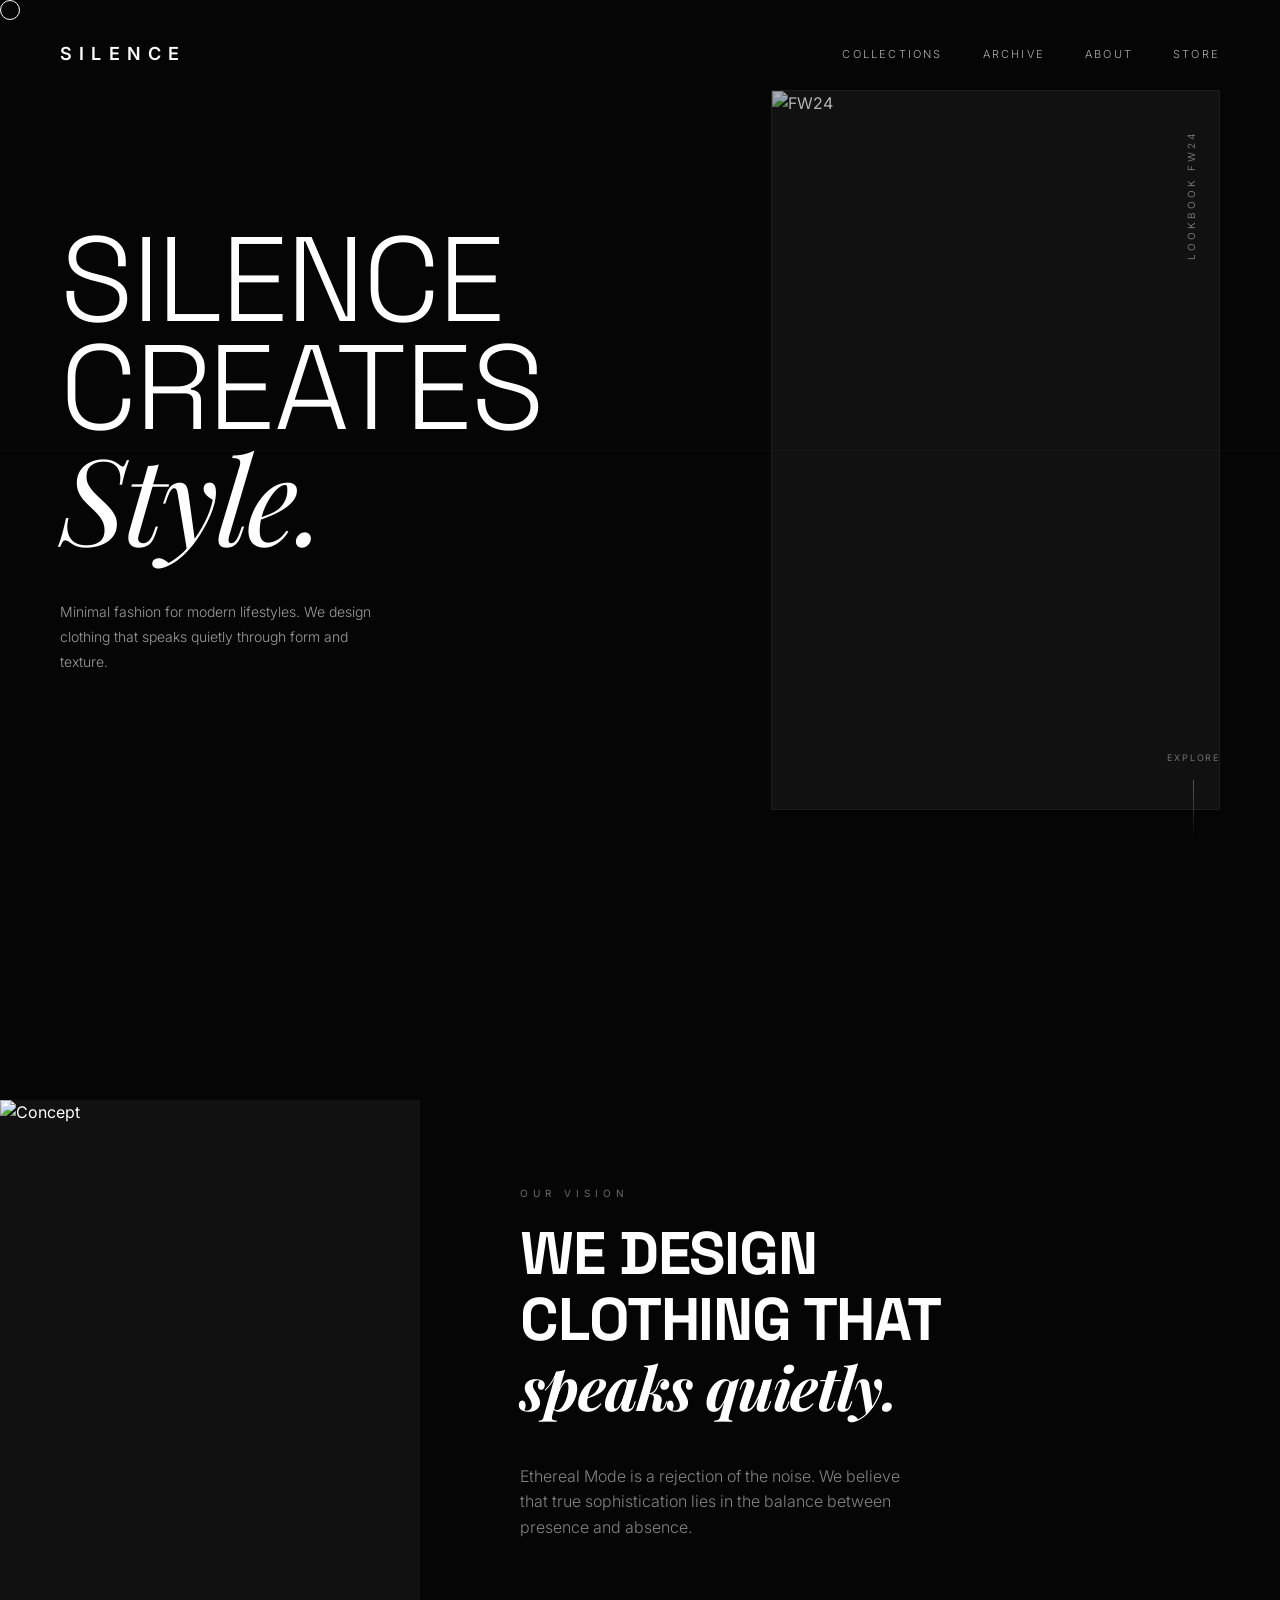
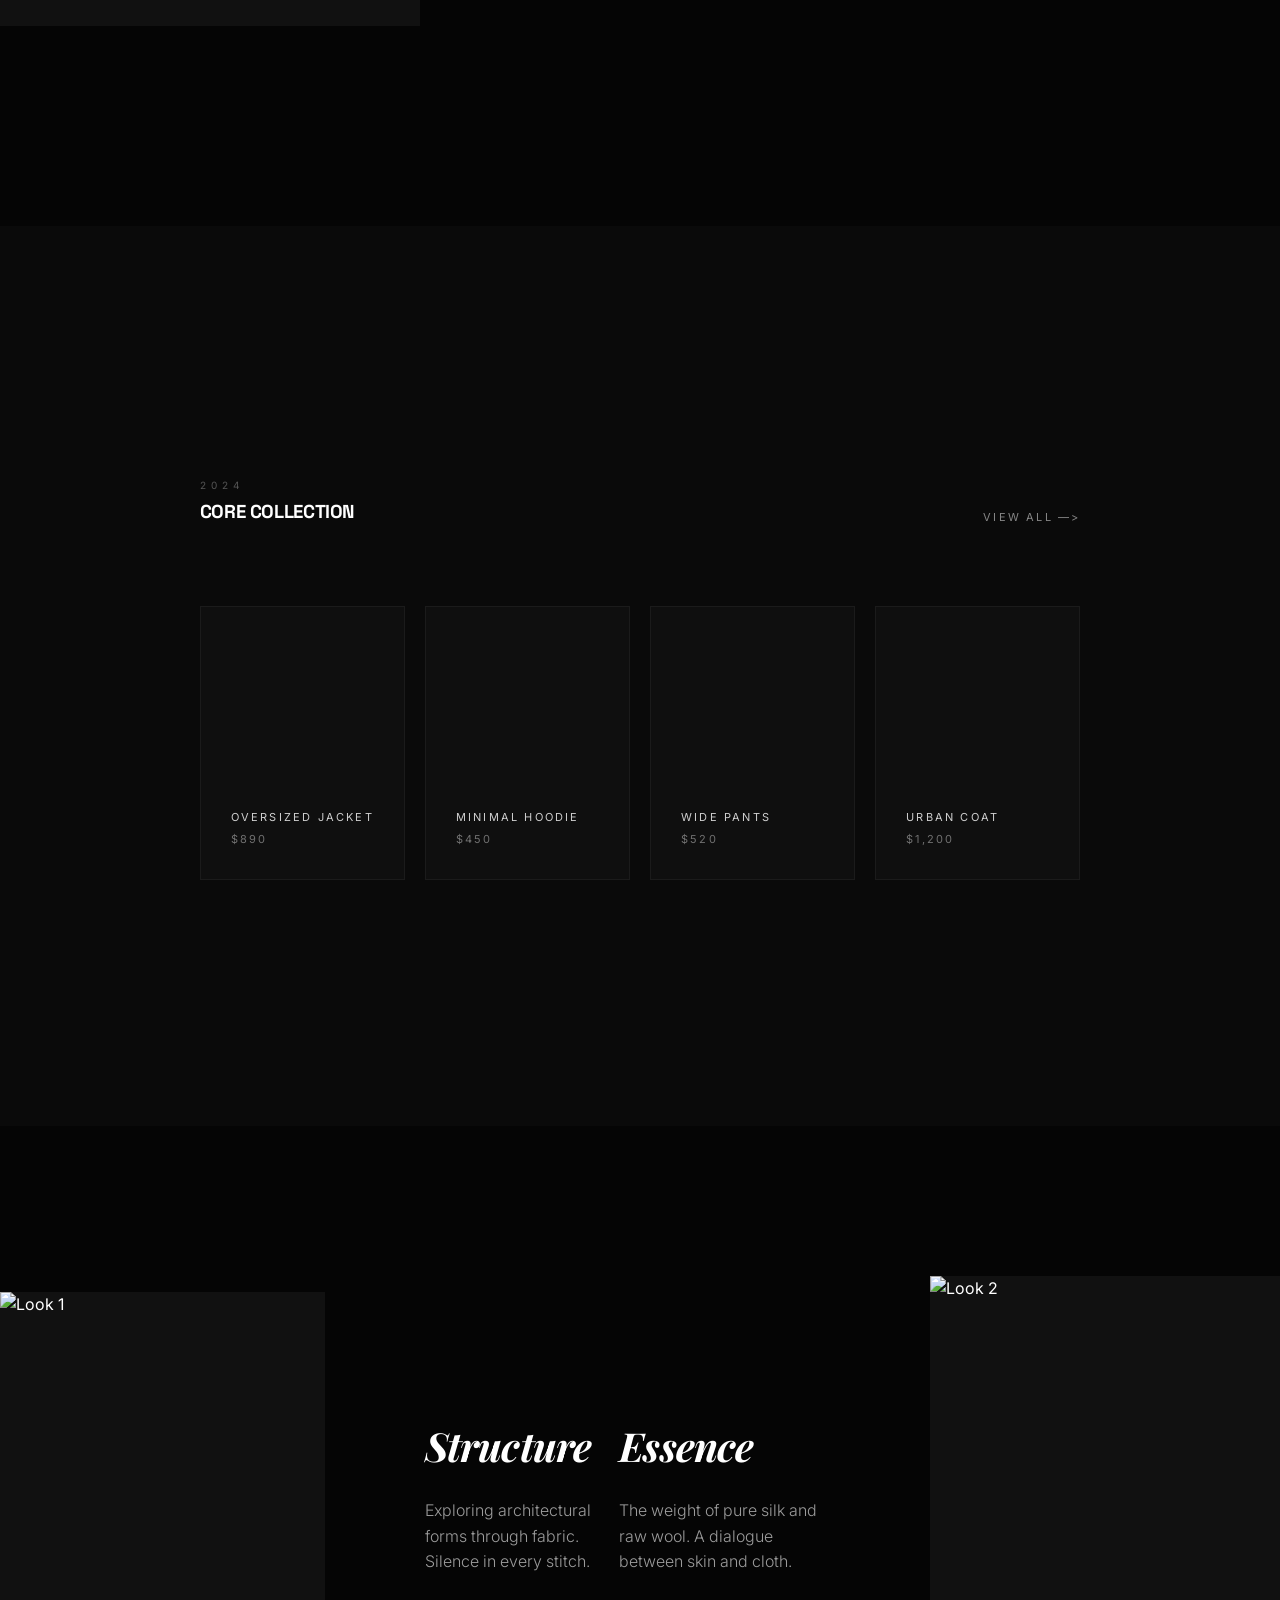
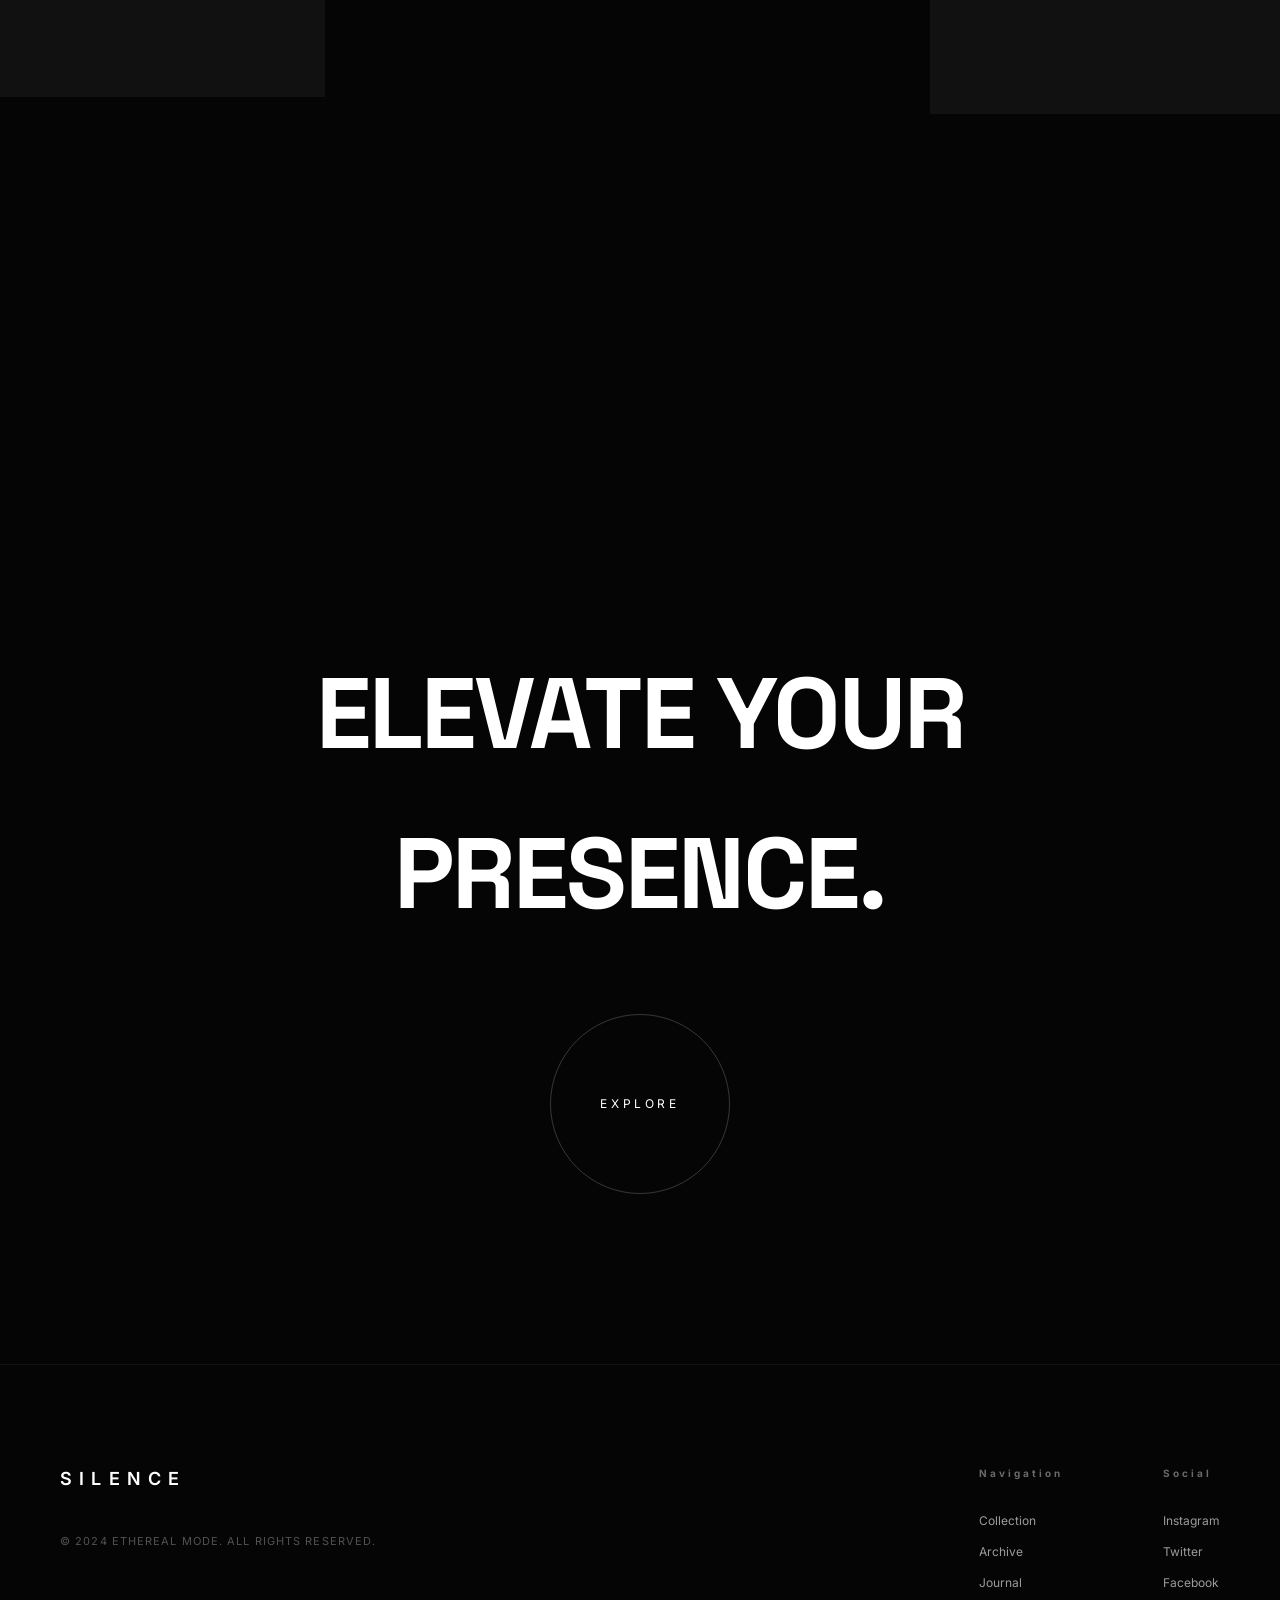
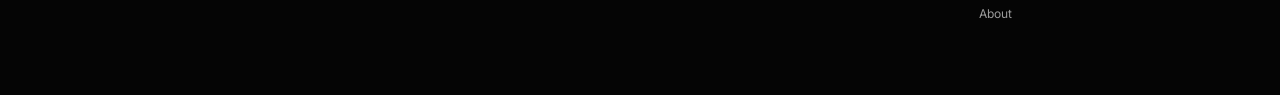
==== fashon/index.html @ ff3b80f6 "Add files via upload" ====
<!doctype html>
<html lang="ja">
  <head>
    <meta charset="UTF-8" />
    <meta name="viewport" content="width=device-width, initial-scale=1.0" />
    <title>Ethereal Mode | Silence Creates Style.</title>
    <style>
      /* 
        Ethereal Mode - Luxury Fashion LP
        Design: Dark Luxury / Minimal
      */

      @import url('https://fonts.googleapis.com/css2?family=Inter:wght@100;300;400;500;600&family=Space+Grotesk:wght@300;400;500;600;700&family=Playfair+Display:ital,wght@0,400;0,700;1,400&display=swap');

      :root {
        --bg-color: #050505;
        --text-primary: #ffffff;
        --text-secondary: rgba(255, 255, 255, 0.6);
        --border-subtle: rgba(255, 255, 255, 0.05);
        --accent-line: rgba(255, 255, 255, 0.03);
        --transition-smooth: all 0.8s cubic-bezier(0.16, 1, 0.3, 1);
      }

      * {
        margin: 0;
        padding: 0;
        box-sizing: border-box;
      }

      body {
        background-color: var(--bg-color);
        color: var(--text-primary);
        font-family: 'Inter', sans-serif;
        overflow-x: hidden;
        line-height: 1.6;
        -webkit-font-smoothing: antialiased;
      }

      /* Custom Cursor */
      .cursor {
        width: 20px;
        height: 20px;
        border: 1px solid white;
        border-radius: 50%;
        position: fixed;
        pointer-events: none;
        z-index: 10000;
        mix-blend-mode: difference;
        transition: transform 0.2s ease;
      }

      /* Typography */
      h1, h2, h3 {
        font-family: 'Space Grotesk', sans-serif;
        text-transform: uppercase;
        letter-spacing: -0.02em;
      }

      .italic {
        font-family: 'Playfair Display', serif;
        font-style: italic;
        text-transform: none;
      }

      /* Base Layout Objects */
      .container {
        max-width: 1400px;
        margin: 0 auto;
        padding: 0 60px;
      }

      .accent-line-h {
        position: absolute;
        top: 50%;
        left: 0;
        width: 100%;
        height: 1px;
        background: var(--accent-line);
        z-index: 1;
      }

      /* Navigation */
      header {
        position: fixed;
        top: 0;
        left: 0;
        width: 100%;
        padding: 40px 60px;
        display: flex;
        justify-content: space-between;
        align-items: center;
        z-index: 1000;
        mix-blend-mode: difference;
      }

      .logo {
        font-size: 18px;
        font-weight: 600;
        letter-spacing: 0.4em;
        text-transform: uppercase;
      }

      nav ul {
        display: flex;
        list-style: none;
        gap: 40px;
      }

      nav li {
        font-size: 11px;
        letter-spacing: 0.2em;
        text-transform: uppercase;
        font-weight: 300;
        opacity: 0.7;
        cursor: pointer;
        transition: opacity 0.3s ease;
      }

      nav li:hover { opacity: 1; }

      /* Sections */
      section {
        position: relative;
        min-height: 100vh;
        display: flex;
        align-items: center;
      }

      /* Hero Section */
      .hero {
        height: 100vh;
        padding: 0 60px;
        gap: 40px;
      }

      .hero-content {
        flex: 1.2;
        position: relative;
        z-index: 2;
      }

      .hero-text {
        font-size: clamp(60px, 10vw, 120px);
        line-height: 0.9;
        font-weight: 300;
        margin-bottom: 40px;
      }

      .hero-subtext {
        font-size: 14px;
        font-weight: 300;
        line-height: 1.8;
        max-width: 320px;
        opacity: 0.6;
      }

      .visual-pane {
        flex: 0.8;
        height: 80vh;
        background: #111;
        position: relative;
        border: 1px solid var(--border-subtle);
        overflow: hidden;
      }

      .visual-pane img {
        width: 100%;
        height: 100%;
        object-fit: cover;
        filter: brightness(0.7);
      }

      .visual-label {
        font-size: 10px;
        letter-spacing: 0.3em;
        text-transform: uppercase;
        opacity: 0.4;
        writing-mode: vertical-rl;
        transform: rotate(180deg);
        position: absolute;
        right: 20px;
        top: 40px;
      }

      /* Concept Section */
      .concept {
        padding: 200px 0;
      }

      .concept-grid {
        display: grid;
        grid-template-columns: 1fr 1fr;
        gap: 100px;
        align-items: center;
      }

      .concept-image {
        aspect-ratio: 4/5;
        background: #111;
        overflow: hidden;
      }

      .concept-image img {
        width: 100%;
        height: 100%;
        object-fit: cover;
      }

      .concept h2 {
        font-size: 60px;
        line-height: 1.1;
        margin-bottom: 40px;
      }

      /* Collection Section */
      .collection {
        padding: 100px 0;
        background: #0a0a0a;
      }

      .collection-header {
        display: flex;
        justify-content: space-between;
        align-items: flex-end;
        margin-bottom: 80px;
      }

      .products-grid {
        display: grid;
        grid-template-columns: repeat(4, 1fr);
        gap: 20px;
      }

      .product-card {
        aspect-ratio: 3/4;
        background: rgba(255,255,255,0.02);
        border: 1px solid var(--border-subtle);
        padding: 30px;
        display: flex;
        flex-direction: column;
        justify-content: flex-end;
        transition: var(--transition-smooth);
        cursor: pointer;
      }

      .product-card:hover {
        background: rgba(255,255,255,0.06);
        border-color: rgba(255,255,255,0.2);
        transform: translateY(-10px);
      }

      .product-card span {
        font-size: 11px;
        text-transform: uppercase;
        letter-spacing: 0.2em;
        display: block;
      }

      .product-name { opacity: 0.8; margin-bottom: 5px; }
      .product-price { opacity: 0.4; }

      /* Lookbook */
      .lookbook {
        padding: 150px 0;
      }

      .lookbook-item {
        display: flex;
        gap: 100px;
        margin-bottom: 200px;
        align-items: center;
      }

      .lookbook-item:nth-child(even) {
        flex-direction: row-reverse;
      }

      .look-img {
        flex: 1;
        aspect-ratio: 4/5;
        background: #111;
        overflow: hidden;
      }

      .look-img img {
        width: 100%;
        height: 100%;
        object-fit: cover;
      }

      .look-content {
        flex: 0.6;
      }

      /* CTA */
      .cta {
        height: 80vh;
        flex-direction: column;
        justify-content: center;
      }

      .cta-circle {
        width: 180px;
        height: 180px;
        border-radius: 50%;
        border: 1px solid rgba(255,255,255,0.2);
        display: flex;
        align-items: center;
        justify-content: center;
        font-size: 12px;
        letter-spacing: 0.3em;
        text-transform: uppercase;
        cursor: pointer;
        transition: all 0.6s cubic-bezier(0.16, 1, 0.3, 1);
        margin-top: 60px;
      }

      .cta-circle:hover {
        background: white;
        color: black;
        transform: scale(1.1);
      }

      /* Footer */
      footer {
        padding: 100px 60px 60px;
        border-top: 1px solid var(--border-subtle);
        display: flex;
        justify-content: space-between;
        align-items: flex-start;
      }

      .footer-nav {
        display: flex;
        gap: 100px;
      }

      .f-column h4 {
        font-size: 10px;
        opacity: 0.4;
        letter-spacing: 0.3em;
        margin-bottom: 30px;
      }

      .f-column ul {
        list-style: none;
      }

      .f-column li {
        font-size: 12px;
        opacity: 0.6;
        margin-bottom: 12px;
        cursor: pointer;
      }

      /* Scroll Hint */
      .scroll-hint {
        position: absolute;
        bottom: 60px;
        right: 60px;
        display: flex;
        flex-direction: column;
        align-items: center;
        gap: 15px;
      }

      .scroll-line {
        width: 1px;
        height: 60px;
        background: linear-gradient(to bottom, #fff, transparent);
        opacity: 0.3;
      }

      @media (max-width: 900px) {
        .container { padding: 0 30px; }
        header { padding: 30px; }
        .hero { flex-direction: column; padding-top: 120px; }
        .hero-text { font-size: 50px; }
        .visual-pane { width: 100%; height: 50vh; }
        .concept-grid, .lookbook-item { grid-template-columns: 1fr; flex-direction: column; gap: 40px; }
        .products-grid { grid-template-columns: 1fr 1fr; }
        .footer-nav { flex-direction: column; gap: 40px; }
      }
    </style>
    <!-- Scripts -->
    <script src="https://cdnjs.cloudflare.com/ajax/libs/gsap/3.12.5/gsap.min.js"></script>
    <script src="https://cdnjs.cloudflare.com/ajax/libs/gsap/3.12.5/ScrollTrigger.min.js"></script>
    <script src="https://unpkg.com/lucide@latest"></script>
  </head>
  <body>
    <!-- Custom Cursor -->
    <div class="cursor"></div>

    <header>
      <div class="logo">Silence</div>
      <nav>
        <ul>
          <li>Collections</li>
          <li>Archive</li>
          <li>About</li>
          <li>Store</li>
        </ul>
      </nav>
    </header>

    <main>
      <!-- Hero -->
      <section class="hero container">
        <div class="accent-line-h"></div>
        <div class="hero-content">
          <h1 class="hero-text">
            Silence<br>
            Creates<br>
            <span class="italic">Style.</span>
          </h1>
          <p class="hero-subtext">
            Minimal fashion for modern lifestyles. We design clothing that speaks quietly through form and texture.
          </p>
        </div>
        <div class="visual-pane">
          <div class="visual-label">Lookbook FW24</div>
          <img src="https://images.unsplash.com/photo-1539109136881-3be0616acf4b?q=80&w=2574&auto=format&fit=crop" alt="FW24">
        </div>
        <div class="scroll-hint">
          <span style="font-size: 9px; letter-spacing: 0.2em; opacity: 0.4;">EXPLORE</span>
          <div class="scroll-line"></div>
        </div>
      </section>

      <!-- Concept -->
      <section class="concept container">
        <div class="concept-grid">
          <div class="concept-image">
            <img src="https://images.unsplash.com/photo-1515886657613-9f3515b0c78f?q=80&w=2640&auto=format&fit=crop" alt="Concept">
          </div>
          <div class="concept-content">
            <span style="font-size: 10px; letter-spacing: 0.5em; opacity: 0.4; margin-bottom: 20px; display: block;">OUR VISION</span>
            <h2>We design<br>clothing that<br><span class="italic">speaks quietly.</span></h2>
            <p style="opacity: 0.5; max-width: 400px; font-weight: 300;">Ethereal Mode is a rejection of the noise. We believe that true sophistication lies in the balance between presence and absence.</p>
          </div>
        </div>
      </section>

      <!-- Collection -->
      <section class="collection">
        <div class="container">
          <div class="collection-header">
            <div>
              <span style="font-size: 10px; letter-spacing: 0.5em; opacity: 0.3;">2024</span>
              <h3>Core Collection</h3>
            </div>
            <div style="font-size: 11px; opacity: 0.5; letter-spacing: 0.2em;">VIEW ALL —&gt;</div>
          </div>

          <div class="products-grid">
            <div class="product-card">
              <span class="product-name">Oversized Jacket</span>
              <span class="product-price">$890</span>
            </div>
            <div class="product-card">
              <span class="product-name">Minimal Hoodie</span>
              <span class="product-price">$450</span>
            </div>
            <div class="product-card">
              <span class="product-name">Wide Pants</span>
              <span class="product-price">$520</span>
            </div>
            <div class="product-card">
              <span class="product-name">Urban Coat</span>
              <span class="product-price">$1,200</span>
            </div>
          </div>
        </div>
      </section>

      <!-- Lookbook -->
      <section class="lookbook container">
        <div class="lookbook-item">
          <div class="look-img">
            <img src="https://images.unsplash.com/photo-1490481651871-ab68de25d43d?q=80&w=2670&auto=format&fit=crop" alt="Look 1">
          </div>
          <div class="look-content">
            <h3 class="italic" style="font-size: 40px; margin-bottom: 20px;">Structure</h3>
            <p style="opacity: 0.6; font-weight: 300;">Exploring architectural forms through fabric. Silence in every stitch.</p>
          </div>
        </div>
        <div class="lookbook-item">
          <div class="look-img">
            <img src="https://images.unsplash.com/photo-1509631179647-0177331693ae?q=80&w=2576&auto=format&fit=crop" alt="Look 2">
          </div>
          <div class="look-content">
            <h3 class="italic" style="font-size: 40px; margin-bottom: 20px;">Essence</h3>
            <p style="opacity: 0.6; font-weight: 300;">The weight of pure silk and raw wool. A dialogue between skin and cloth.</p>
          </div>
        </div>
      </section>

      <!-- CTA -->
      <section class="cta container">
        <h2 style="font-size: clamp(40px, 8vw, 100px); text-align: center;">Elevate your presence.</h2>
        <div class="cta-circle">
          Explore
        </div>
      </section>
    </main>

    <footer>
      <div>
        <div class="logo" style="margin-bottom: 40px;">Silence</div>
        <p style="opacity: 0.3; font-size: 11px; letter-spacing: 0.1em;">© 2024 ETHEREAL MODE. ALL RIGHTS RESERVED.</p>
      </div>
      <div class="footer-nav">
        <div class="f-column">
          <h4>Navigation</h4>
          <ul>
            <li>Collection</li>
            <li>Archive</li>
            <li>Journal</li>
            <li>About</li>
          </ul>
        </div>
        <div class="f-column">
          <h4>Social</h4>
          <ul>
            <li>Instagram</li>
            <li>Twitter</li>
            <li>Facebook</li>
          </ul>
        </div>
      </div>
    </footer>

    <script>
      // GSAP Initialization
      gsap.registerPlugin(ScrollTrigger);

      // Custom Cursor
      const cursor = document.querySelector('.cursor');
      document.addEventListener('mousemove', (e) => {
        gsap.to(cursor, {
          x: e.clientX,
          y: e.clientY,
          duration: 0.3,
          ease: "power2.out"
        });
      });

      // Reveal Animations
      const revealElements = (selector, y = 50, delay = 0) => {
        gsap.from(selector, {
          y: y,
          opacity: 0,
          duration: 1.5,
          ease: "expo.out",
          delay: delay,
          scrollTrigger: {
            trigger: selector,
            start: "top 85%",
          }
        });
      };

      // Header Animation
      gsap.from("header", {
        y: -50,
        opacity: 0,
        duration: 2,
        ease: "expo.out"
      });

      // Hero Elements
      gsap.from(".hero-text", {
        y: 100,
        opacity: 0,
        duration: 2,
        ease: "expo.out",
        delay: 0.5
      });

      gsap.from(".visual-pane", {
        scale: 1.1,
        opacity: 0,
        duration: 2.5,
        ease: "expo.out",
        delay: 0.8
      });

      // Concept Reveal
      revealElements(".concept-image", 100);
      revealElements(".concept-content h2", 50, 0.3);

      // Products Reveal
      gsap.from(".product-card", {
        y: 60,
        opacity: 0,
        duration: 1.5,
        stagger: 0.2,
        ease: "expo.out",
        scrollTrigger: {
          trigger: ".products-grid",
          start: "top 80%",
        }
      });

      // Lookbook Items Parallax
      document.querySelectorAll('.lookbook-item').forEach((item) => {
        const img = item.querySelector('img');
        gsap.from(img, {
          scale: 1.2,
          scrollTrigger: {
            trigger: item,
            start: "top bottom",
            end: "bottom top",
            scrub: true
          }
        });
        
        revealElements(item, 80);
      });

      // CTA Animation
      gsap.from(".cta h2", {
        scale: 0.9,
        opacity: 0,
        scrollTrigger: {
          trigger: ".cta",
          start: "top 70%",
          end: "bottom bottom",
          scrub: 1
        }
      });

      // Lucide Icons (if used any in future)
      lucide.createIcons();
    </script>
  </body>
</html>
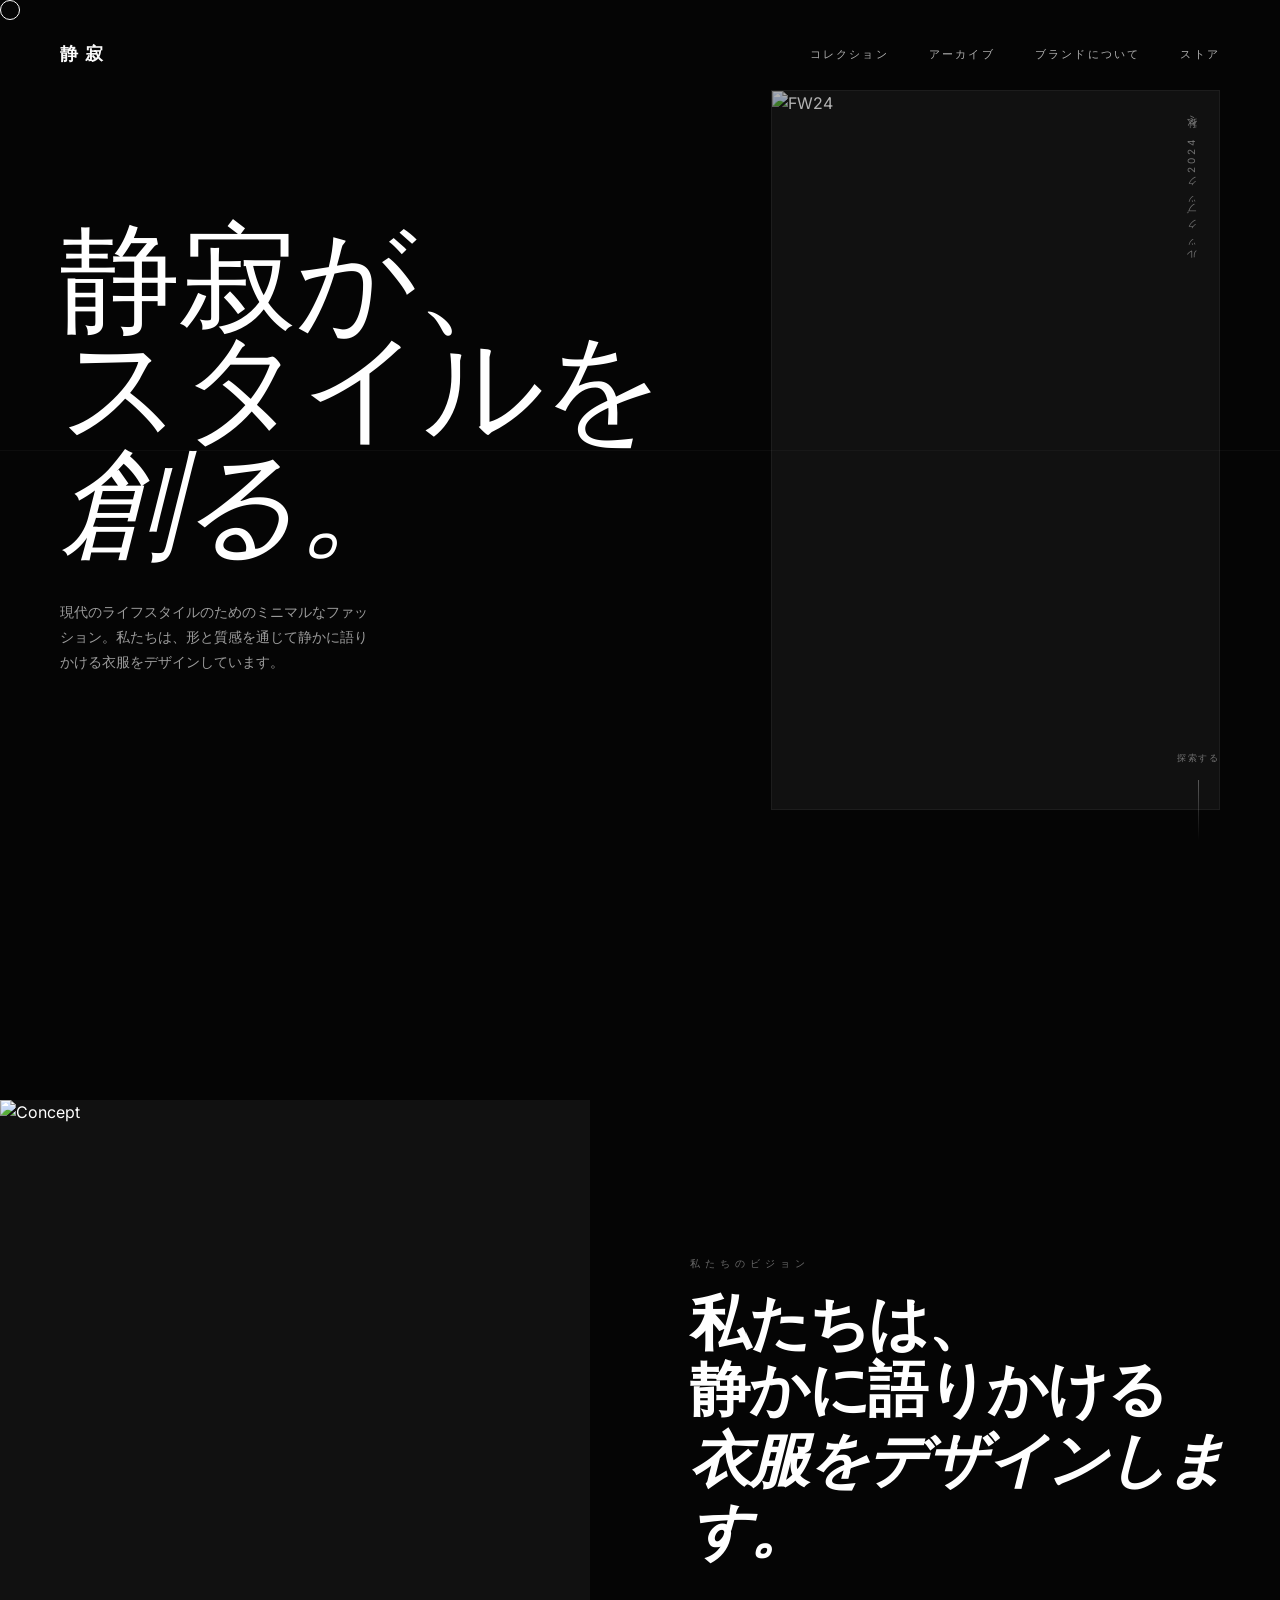
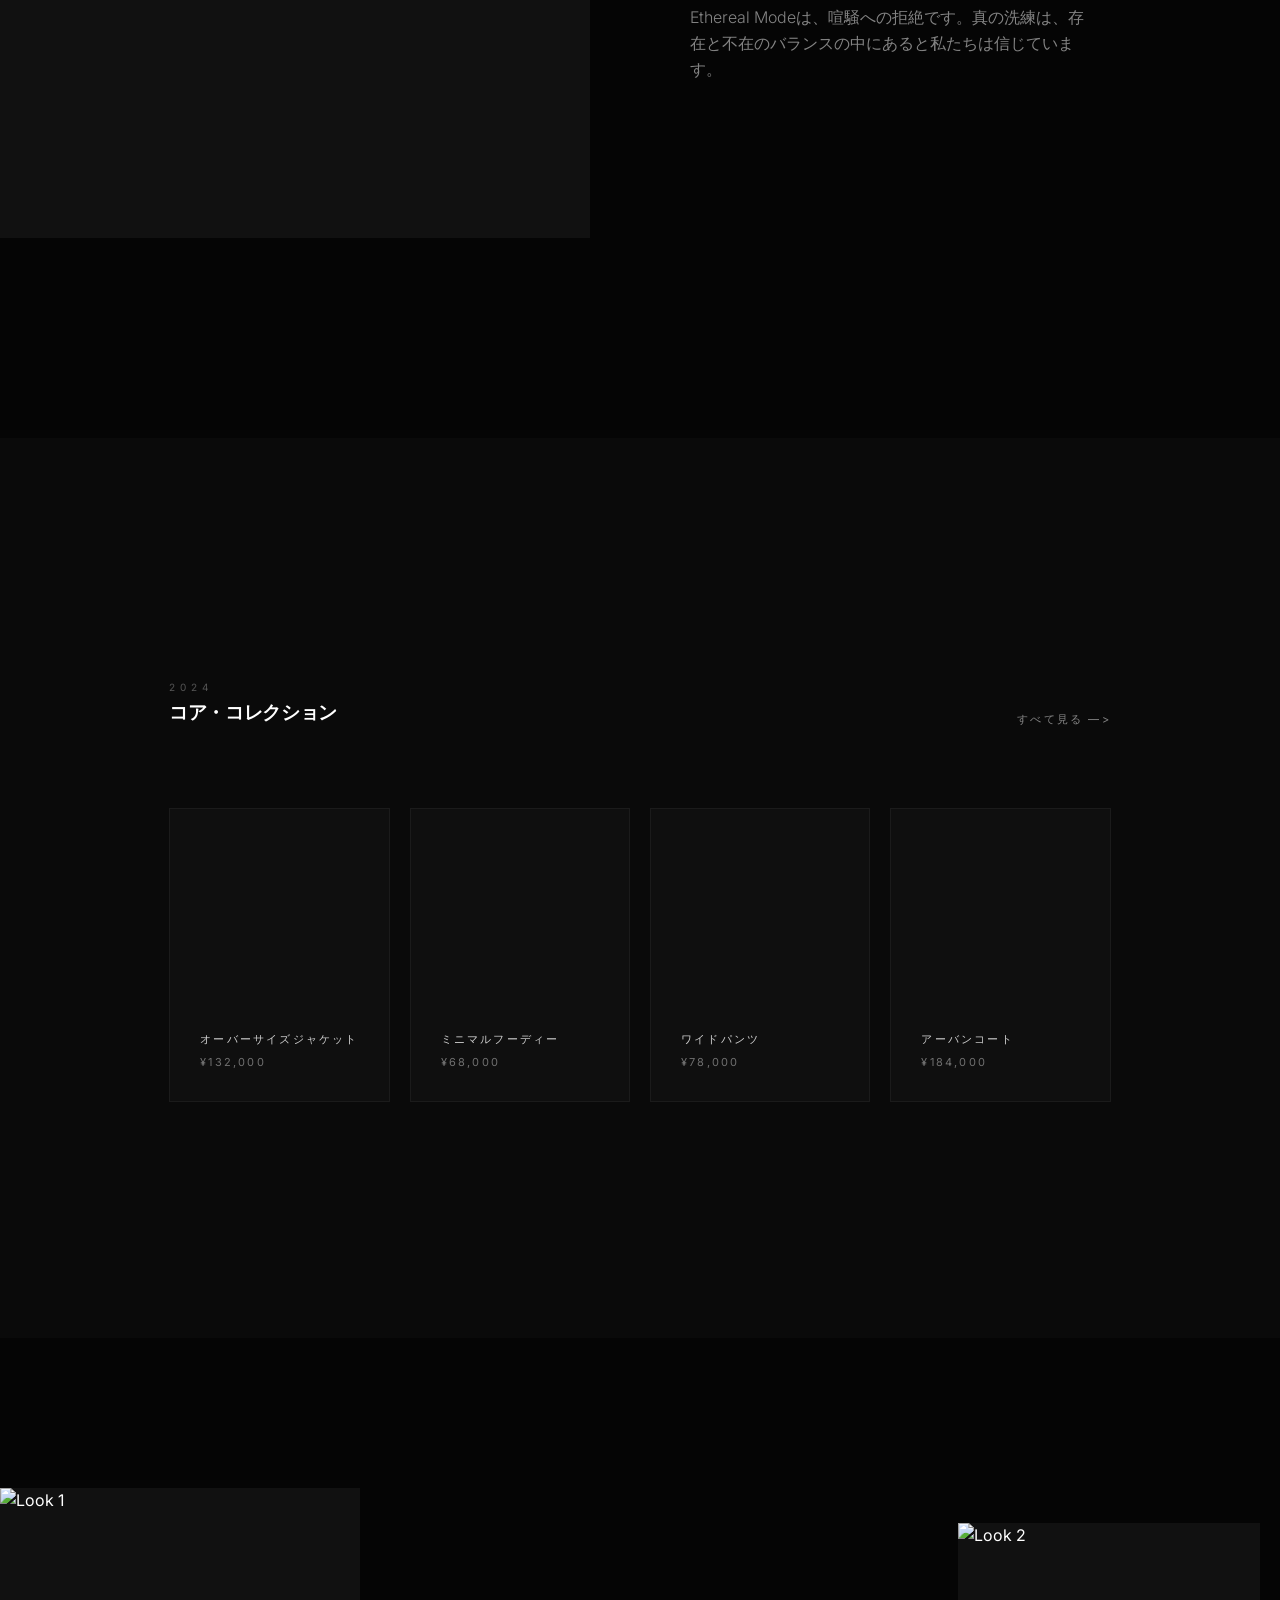
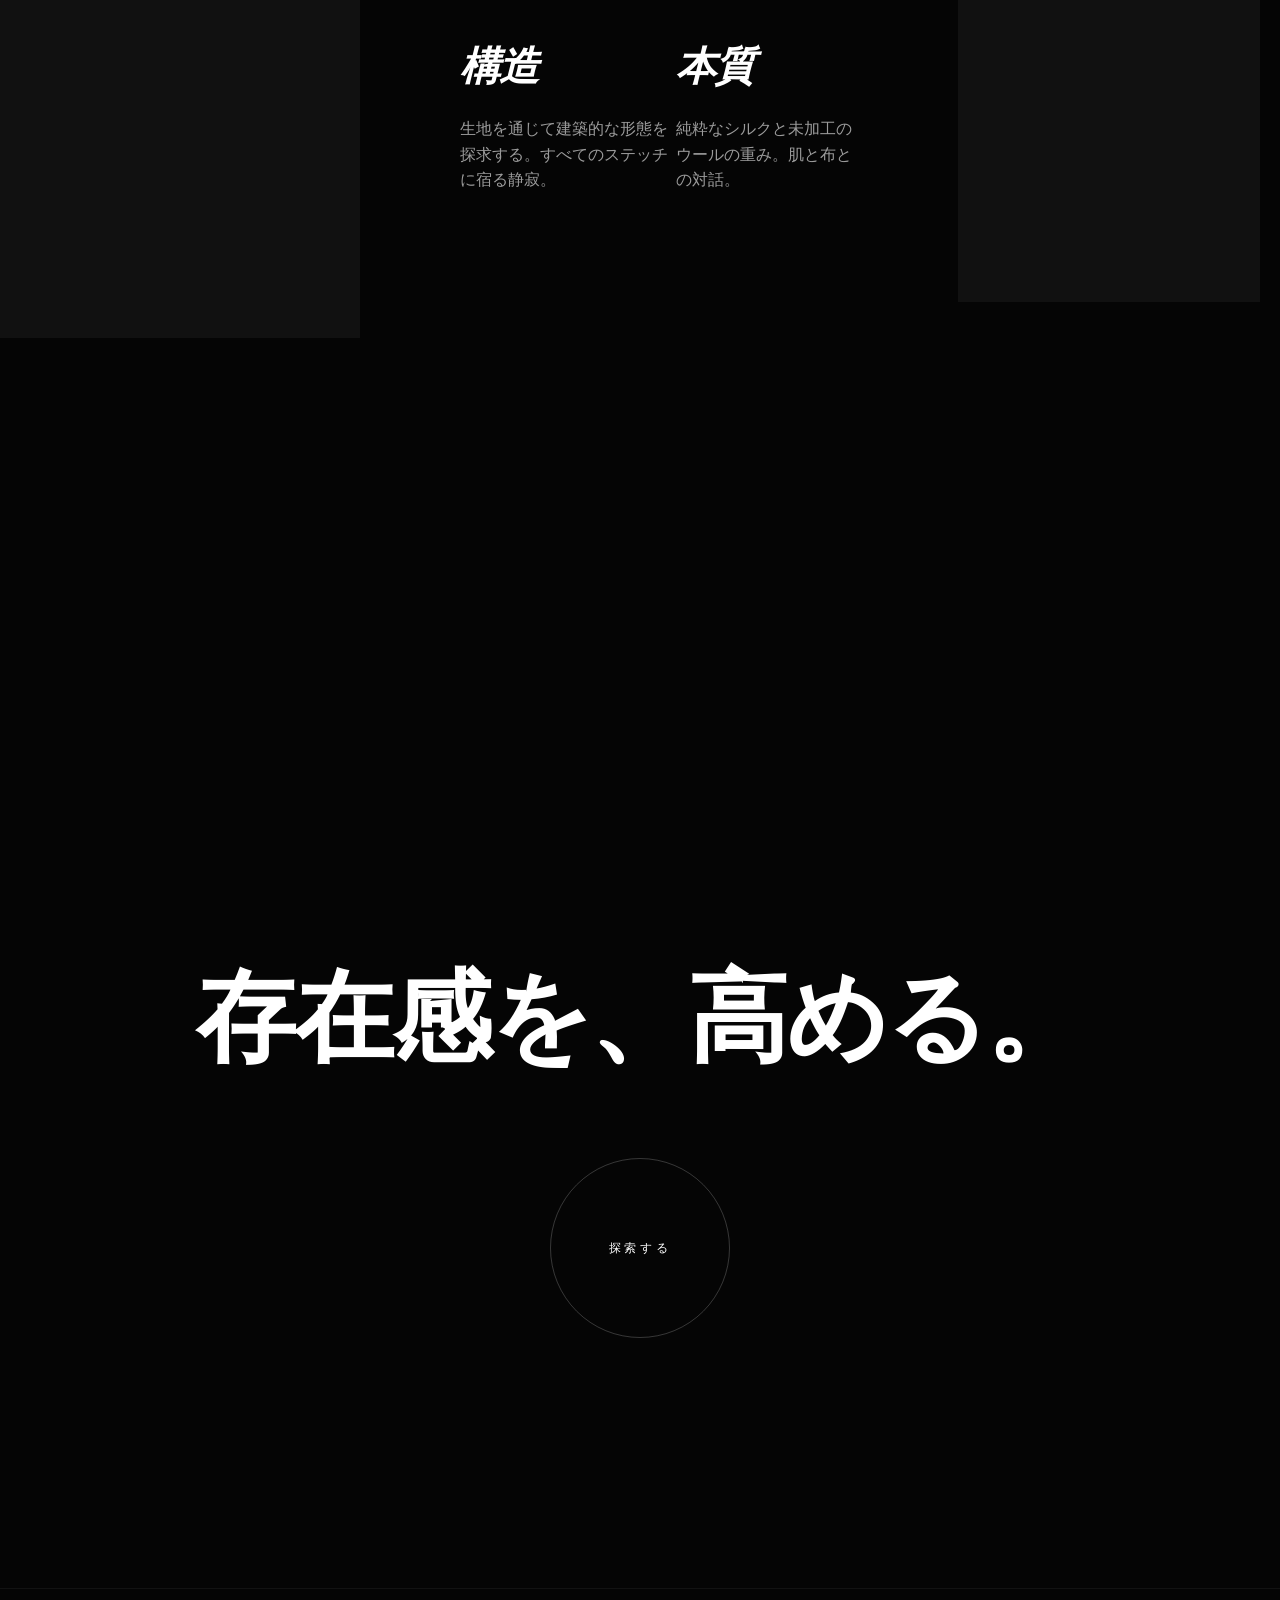
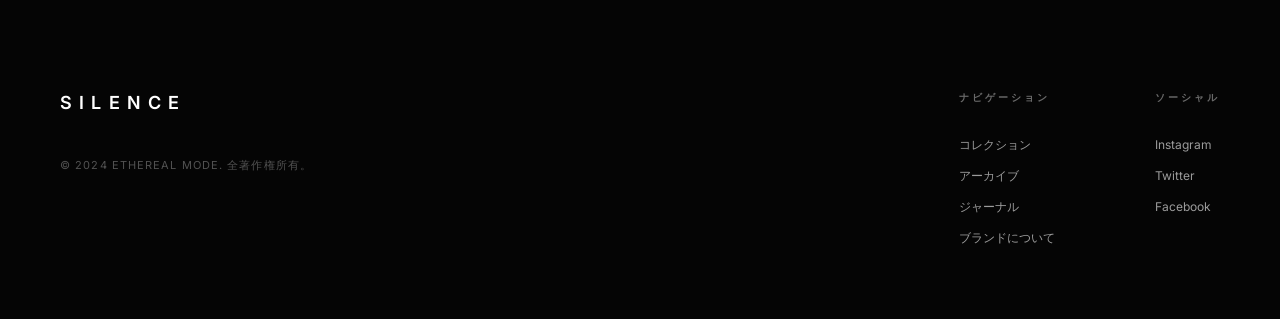
==== commit c5ded9a9: "Add files via upload" ====
--- a/fashon/index.html
+++ b/fashon/index.html
@@ -3,7 +3,7 @@
   <head>
     <meta charset="UTF-8" />
     <meta name="viewport" content="width=device-width, initial-scale=1.0" />
-    <title>Ethereal Mode | Silence Creates Style.</title>
+    <title>Ethereal Mode | 静寂が、スタイルを創る。</title>
     <style>
       /* 
         Ethereal Mode - Luxury Fashion LP
@@ -392,13 +392,13 @@
     <div class="cursor"></div>
 
     <header>
-      <div class="logo">Silence</div>
+      <div class="logo">静寂</div>
       <nav>
         <ul>
-          <li>Collections</li>
-          <li>Archive</li>
-          <li>About</li>
-          <li>Store</li>
+          <li>コレクション</li>
+          <li>アーカイブ</li>
+          <li>ブランドについて</li>
+          <li>ストア</li>
         </ul>
       </nav>
     </header>
@@ -409,20 +409,20 @@
         <div class="accent-line-h"></div>
         <div class="hero-content">
           <h1 class="hero-text">
-            Silence<br>
-            Creates<br>
-            <span class="italic">Style.</span>
+            静寂が、<br>
+            スタイルを<br>
+            <span class="italic">創る。</span>
           </h1>
           <p class="hero-subtext">
-            Minimal fashion for modern lifestyles. We design clothing that speaks quietly through form and texture.
+            現代のライフスタイルのためのミニマルなファッション。私たちは、形と質感を通じて静かに語りかける衣服をデザインしています。
           </p>
         </div>
         <div class="visual-pane">
-          <div class="visual-label">Lookbook FW24</div>
+          <div class="visual-label">ルックブック 2024秋冬</div>
           <img src="https://images.unsplash.com/photo-1539109136881-3be0616acf4b?q=80&w=2574&auto=format&fit=crop" alt="FW24">
         </div>
         <div class="scroll-hint">
-          <span style="font-size: 9px; letter-spacing: 0.2em; opacity: 0.4;">EXPLORE</span>
+          <span style="font-size: 9px; letter-spacing: 0.2em; opacity: 0.4;">探索する</span>
           <div class="scroll-line"></div>
         </div>
       </section>
@@ -434,9 +434,9 @@
             <img src="https://images.unsplash.com/photo-1515886657613-9f3515b0c78f?q=80&w=2640&auto=format&fit=crop" alt="Concept">
           </div>
           <div class="concept-content">
-            <span style="font-size: 10px; letter-spacing: 0.5em; opacity: 0.4; margin-bottom: 20px; display: block;">OUR VISION</span>
-            <h2>We design<br>clothing that<br><span class="italic">speaks quietly.</span></h2>
-            <p style="opacity: 0.5; max-width: 400px; font-weight: 300;">Ethereal Mode is a rejection of the noise. We believe that true sophistication lies in the balance between presence and absence.</p>
+            <span style="font-size: 10px; letter-spacing: 0.5em; opacity: 0.4; margin-bottom: 20px; display: block;">私たちのビジョン</span>
+            <h2>私たちは、<br>静かに語りかける<br><span class="italic">衣服をデザインします。</span></h2>
+            <p style="opacity: 0.5; max-width: 400px; font-weight: 300;">Ethereal Modeは、喧騒への拒絶です。真の洗練は、存在と不在のバランスの中にあると私たちは信じています。</p>
           </div>
         </div>
       </section>
@@ -447,27 +447,27 @@
           <div class="collection-header">
             <div>
               <span style="font-size: 10px; letter-spacing: 0.5em; opacity: 0.3;">2024</span>
-              <h3>Core Collection</h3>
+              <h3>コア・コレクション</h3>
             </div>
-            <div style="font-size: 11px; opacity: 0.5; letter-spacing: 0.2em;">VIEW ALL —&gt;</div>
+            <div style="font-size: 11px; opacity: 0.5; letter-spacing: 0.2em;">すべて見る —&gt;</div>
           </div>
 
           <div class="products-grid">
             <div class="product-card">
-              <span class="product-name">Oversized Jacket</span>
-              <span class="product-price">$890</span>
+              <span class="product-name">オーバーサイズジャケット</span>
+              <span class="product-price">¥132,000</span>
             </div>
             <div class="product-card">
-              <span class="product-name">Minimal Hoodie</span>
-              <span class="product-price">$450</span>
+              <span class="product-name">ミニマルフーディー</span>
+              <span class="product-price">¥68,000</span>
             </div>
             <div class="product-card">
-              <span class="product-name">Wide Pants</span>
-              <span class="product-price">$520</span>
+              <span class="product-name">ワイドパンツ</span>
+              <span class="product-price">¥78,000</span>
             </div>
             <div class="product-card">
-              <span class="product-name">Urban Coat</span>
-              <span class="product-price">$1,200</span>
+              <span class="product-name">アーバンコート</span>
+              <span class="product-price">¥184,000</span>
             </div>
           </div>
         </div>
@@ -480,8 +480,8 @@
             <img src="https://images.unsplash.com/photo-1490481651871-ab68de25d43d?q=80&w=2670&auto=format&fit=crop" alt="Look 1">
           </div>
           <div class="look-content">
-            <h3 class="italic" style="font-size: 40px; margin-bottom: 20px;">Structure</h3>
-            <p style="opacity: 0.6; font-weight: 300;">Exploring architectural forms through fabric. Silence in every stitch.</p>
+            <h3 class="italic" style="font-size: 40px; margin-bottom: 20px;">構造</h3>
+            <p style="opacity: 0.6; font-weight: 300;">生地を通じて建築的な形態を探求する。すべてのステッチに宿る静寂。</p>
           </div>
         </div>
         <div class="lookbook-item">
@@ -489,17 +489,17 @@
             <img src="https://images.unsplash.com/photo-1509631179647-0177331693ae?q=80&w=2576&auto=format&fit=crop" alt="Look 2">
           </div>
           <div class="look-content">
-            <h3 class="italic" style="font-size: 40px; margin-bottom: 20px;">Essence</h3>
-            <p style="opacity: 0.6; font-weight: 300;">The weight of pure silk and raw wool. A dialogue between skin and cloth.</p>
+            <h3 class="italic" style="font-size: 40px; margin-bottom: 20px;">本質</h3>
+            <p style="opacity: 0.6; font-weight: 300;">純粋なシルクと未加工のウールの重み。肌と布との対話。</p>
           </div>
         </div>
       </section>
 
       <!-- CTA -->
       <section class="cta container">
-        <h2 style="font-size: clamp(40px, 8vw, 100px); text-align: center;">Elevate your presence.</h2>
+        <h2 style="font-size: clamp(40px, 8vw, 100px); text-align: center;">存在感を、高める。</h2>
         <div class="cta-circle">
-          Explore
+          探索する
         </div>
       </section>
     </main>
@@ -507,20 +507,20 @@
     <footer>
       <div>
         <div class="logo" style="margin-bottom: 40px;">Silence</div>
-        <p style="opacity: 0.3; font-size: 11px; letter-spacing: 0.1em;">© 2024 ETHEREAL MODE. ALL RIGHTS RESERVED.</p>
+        <p style="opacity: 0.3; font-size: 11px; letter-spacing: 0.1em;">© 2024 ETHEREAL MODE. 全著作権所有。</p>
       </div>
       <div class="footer-nav">
         <div class="f-column">
-          <h4>Navigation</h4>
+          <h4>ナビゲーション</h4>
           <ul>
-            <li>Collection</li>
-            <li>Archive</li>
-            <li>Journal</li>
-            <li>About</li>
+            <li>コレクション</li>
+            <li>アーカイブ</li>
+            <li>ジャーナル</li>
+            <li>ブランドについて</li>
           </ul>
         </div>
         <div class="f-column">
-          <h4>Social</h4>
+          <h4>ソーシャル</h4>
           <ul>
             <li>Instagram</li>
             <li>Twitter</li>
